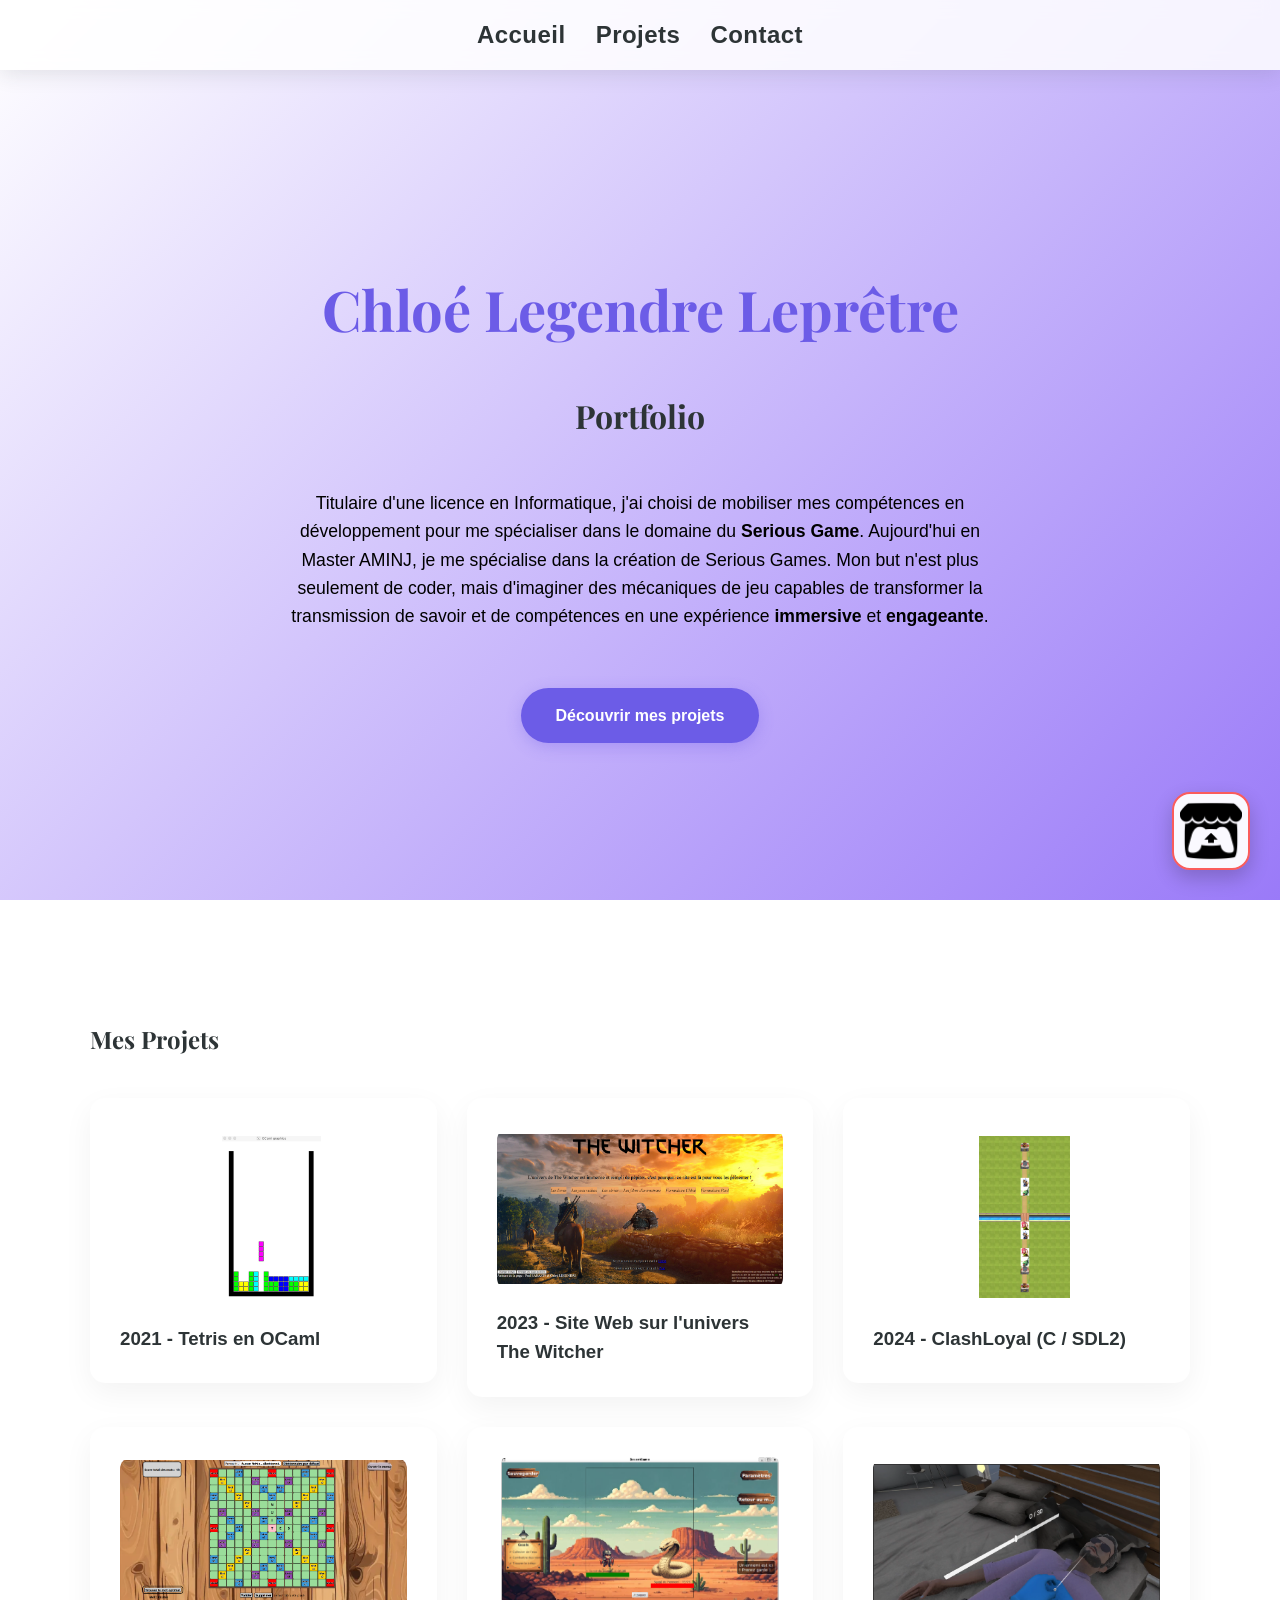
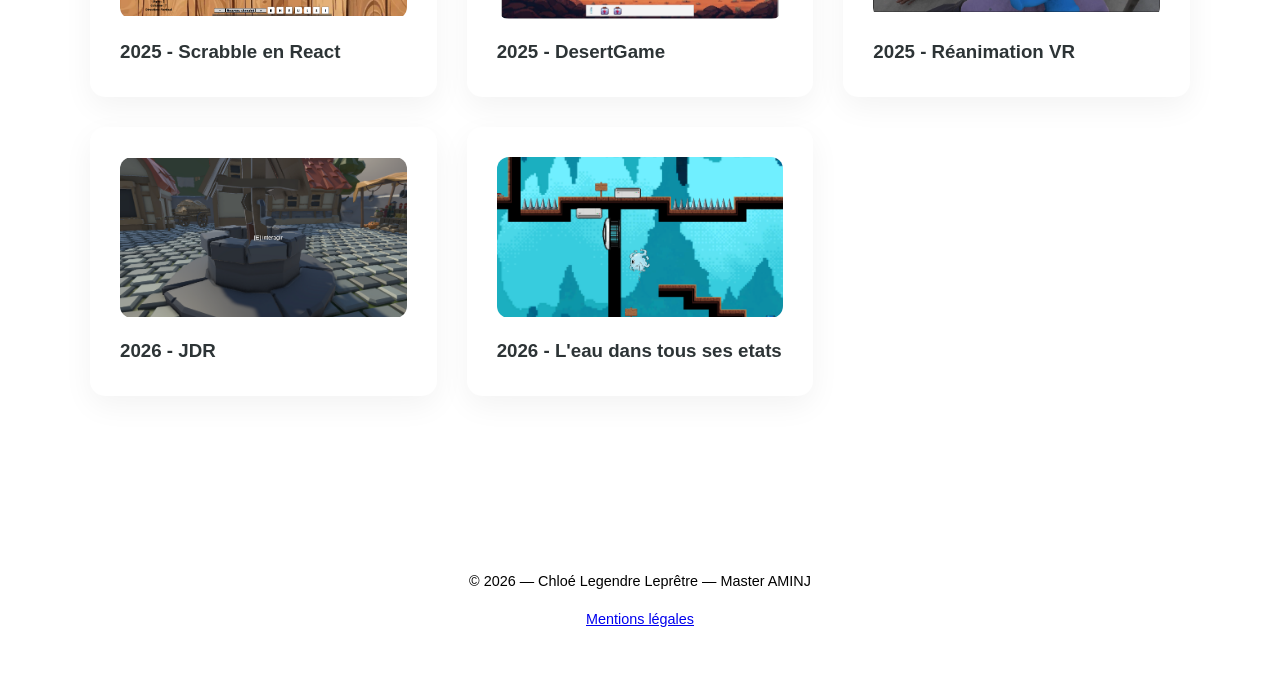
==== index.html @ fb617f50 "ajout dynamique icth" ====
<!DOCTYPE html>
<html lang="fr">
<head>
    <meta charset="UTF-8">
    <meta name="viewport" content="width=device-width, initial-scale=1.0">
    <title>Accueil - Portfolio</title>
    <link rel="stylesheet" href="style.css">
    <link rel="preconnect" href="https://fonts.googleapis.com">
    <link rel="preconnect" href="https://fonts.gstatic.com" crossorigin>
    <link href="https://fonts.googleapis.com/css2?family=Playfair+Display:ital,wght@0,400..900;1,400..900&display=swap" rel="stylesheet">
</head>
<body>

    <nav class="top-nav">
        <a href="#accueil">Accueil</a>
        <a href="#projets">Projets</a>
        <a href="contact.html">Contact</a>
    </nav>

    <header id="accueil">
        <h1>Chloé Legendre Leprêtre</h1>
        <h2 class="tagline">Portfolio</h2>
        <p class="bio">
            Titulaire d'une licence en Informatique, j'ai choisi de mobiliser mes compétences en développement pour me spécialiser dans le domaine du <strong>Serious Game</strong>.
            Aujourd'hui en Master AMINJ, je me spécialise dans la création de Serious Games. Mon but n'est plus seulement de coder, mais d'imaginer des mécaniques de jeu capables de transformer la transmission de savoir et de compétences en une expérience <strong>immersive</strong> et <strong>engageante</strong>.
        </p>

        <a href="#projets" class="cta-button">Découvrir mes projets</a>
    </header>

    <section id="projets">
        <h2>Mes Projets</h2>
        <div class="grid">
            <!-- <a class="project-link" href="projets/annuaire-python-tkinter.html">
                <article class="card">
                    <img class="project-thumb" src="images/annuaire.svg" alt="Visuel du projet Annuaire numerique" loading="lazy">
                    <h3>2020 - Annuaire numérique en Python avec Tkinter</h3>
                </article>
            </a> -->

            <a class="project-link" href="projets/tetris-ocaml.html">
                <article class="card">
                    <img class="project-thumb is-portrait" src="images/tetris.png" alt="Visuel du projet Tetris en OCaml" loading="lazy">
                    <h3>2021 - Tetris en OCaml</h3>
                </article>
            </a>

            <a class="project-link" href="projets/site-web-the-witcher.html">
                <article class="card">
                    <img class="project-thumb" src="images/witcher.png" alt="Visuel du projet Site Web The Witcher" loading="lazy">
                    <h3>2023 - Site Web sur l'univers The Witcher</h3>
                </article>
            </a>

            <a class="project-link" href="projets/clashloyal-c-sdl2.html">
                <article class="card">
                    <img class="project-thumb is-portrait" src="images/clash.png" alt="Visuel du projet ClashLoyal" loading="lazy">
                    <h3>2024 - ClashLoyal (C / SDL2)</h3>
                </article>
            </a>

            <a class="project-link" href="projets/scrabble-react.html">
                <article class="card">
                    <img class="project-thumb" src="images/scrabble.png" alt="Visuel du projet Scrabble React" loading="lazy">
                    <h3>2025 - Scrabble en React</h3>
                </article>
            </a>

            <a class="project-link" href="projets/desertgame.html">
                <article class="card">
                    <img class="project-thumb" src="images/desert1.png" alt="Visuel du projet DesertGame" loading="lazy">
                    <h3>2025 - DesertGame</h3>
                </article>
            </a>

            <a class="project-link" href="projets/reanimation-vr.html">
                <article class="card">
                    <img class="project-thumb" src="images/rea.png" alt="Visuel du projet Reanimation VR" loading="lazy">
                    <h3>2025 - Réanimation VR</h3>
                </article>
            </a>

            <a class="project-link" href="projets/jdr.html">
                <article class="card">
                    <img class="project-thumb" src="images/jdr.png" alt="Visuel du projet JDR" loading="lazy">
                    <h3>2026 - JDR</h3>
                </article>
            </a>

            <a class="project-link" href="projets/eau-dans-tous-ses-etats.html">
                <article class="card">
                    <img class="project-thumb" src="images/eau.png" alt="Visuel du projet L'eau dans tous ses etats" loading="lazy">
                    <h3>2026 - L'eau dans tous ses etats</h3>
                </article>
            </a>

        </div>
    </section>

    <footer id="contact">
        <p>&copy; 2026 — Chloé Legendre Leprêtre — Master AMINJ</p>
        <a href="mentions-legales.html" class="footer-link">Mentions légales</a>
    </footer>
    <a href="https://hopelyze.itch.io/" class="itch-float" target="_blank" title="Jouer à mes jeux sur Itch.io">
        <img src="images/itch.png" alt="Jouer à mes jeux sur Itch.io" loading="lazy">
    </a>
    <script>
        (function () {
            var itchFloat = document.querySelector('.itch-float');
            if (!itchFloat) {
                return;
            }

            var isDodging = false;
            var dodgeStep = 0;
            var dodgeSequence = ['left', 'right'];

            itchFloat.addEventListener('click', function (event) {
                if (isDodging) {
                    event.preventDefault();
                    return;
                }

                if (dodgeStep >= dodgeSequence.length) {
                    return;
                }

                event.preventDefault();
                var dodgeDirection = dodgeSequence[dodgeStep];
                dodgeStep += 1;

                isDodging = true;
                itchFloat.classList.add('is-dodging');

                var rect = itchFloat.getBoundingClientRect();
                var margin = 16;
                var minLeft = margin;
                var maxLeft = window.innerWidth - rect.width - margin;
                var moveDistance = Math.min(180, Math.max(90, window.innerWidth * 0.2));
                var currentLeft = rect.left;
                var targetLeft = dodgeDirection === 'left'
                    ? currentLeft - moveDistance
                    : currentLeft + moveDistance;

                if (targetLeft > maxLeft || targetLeft < minLeft) {
                    targetLeft = dodgeDirection === 'left'
                        ? currentLeft + moveDistance
                        : currentLeft - moveDistance;
                }

                targetLeft = Math.max(minLeft, Math.min(maxLeft, targetLeft));
                itchFloat.style.left = targetLeft + 'px';
                itchFloat.style.right = 'auto';

                window.setTimeout(function () {
                    itchFloat.classList.remove('is-dodging');
                    isDodging = false;

                    if (dodgeStep >= dodgeSequence.length) {
                        itchFloat.classList.add('is-unlocked');
                        itchFloat.title = 'Lien débloqué : ouvrir mon profil Itch.io';
                    }
                }, 360);
            });
        })();
    </script>
</body>
</html>
---- style.css ----
/* Variables de design */
:root {
    --primary: #2d3436;
    --accent: #6c5ce7; 
    --bg: #f9f9f9;
    --white: #ffffff;
    --text-light: #636e72;
}

/* Base */
body {
    font-family: 'Segoe UI', Tahoma, Geneva, Verdana, sans-serif;
    line-height: 1.6;
    color: var(--primary);
    background: linear-gradient(135deg, var(--white) 0%, #9a7af8 100%);
    background-attachment: fixed;
    background-repeat: no-repeat;
    margin: 0;
    padding: 70px 0 0;
}

.top-nav {
    position: fixed;
    top: 0;
    left: 0;
    width: 100%;
    height: 70px;
    display: flex;
    justify-content: center;
    align-items: center;
    gap: 30px;
    background: rgba(255, 255, 255, 0.85);
    backdrop-filter: blur(8px);
    box-shadow: 0 4px 20px rgba(45, 52, 54, 0.12);
    z-index: 1000;
    font-size: 1.5rem;
}

.top-nav a {
    color: var(--primary);
    text-decoration: none;
    font-weight: 700;
    letter-spacing: 0.02em;
    transition: color 0.2s ease;
}

.top-nav a:hover {
    color: var(--accent);
}

/* Header & Hero Section */
header {
    min-height: calc(100vh - 70px);
    display: flex;
    flex-direction: column;
    justify-content: center;
    align-items: center;
    text-align: center;
    padding: 0 20px;
    background: transparent;
}

h1 {
    font-size: 3.5rem;
    margin-bottom: 10px;
    color: var(--accent);
    font-family: 'Playfair Display', serif;
}

h2 {
    font-family: 'Playfair Display', serif;
}
.tagline {
    font-size: 2rem;
    font-weight: bold;
    max-width: 800px;
    margin-bottom: 30px;
}

.bio {
    max-width: 700px;
    font-size: 1.1rem;
    color: black;
}

/* Boutons */
.cta-button {
    margin-top: 40px;
    padding: 15px 35px;
    background-color: var(--accent);
    color: white;
    text-decoration: none;
    border-radius: 50px;
    font-weight: bold;
    transition: all 0.3s ease;
    box-shadow: 0 4px 15px rgba(108, 92, 231, 0.3);
}

.cta-button:hover {
    transform: translateY(-3px);
    box-shadow: 0 6px 20px rgba(108, 92, 231, 0.4);
}

/* Sections Projets */
section {
    padding: 100px 20px;
    max-width: 1100px;
    margin: 0 auto;
}

.grid {
    display: grid;
    grid-template-columns: repeat(auto-fit, minmax(320px, 1fr));
    gap: 30px;
    margin-top: 40px;
}

.project-link {
    text-decoration: none;
    color: inherit;
    display: block;
}

.card {
    background: var(--white);
    padding: 30px;
    border-radius: 15px;
    box-shadow: 0 10px 30px rgba(0,0,0,0.05);
    transition: transform 0.3s ease;
}

.card:hover {
    transform: translateY(-5px);
}

.project-link .card h3 {
    margin: 0;
}

.project-thumb {
    width: 100%;
    aspect-ratio: 16 / 9;
    height: auto;
    object-fit: contain;
    background: #ffffff;
    border-radius: 12px;
    display: block;
    margin-bottom: 18px;
}

.project-thumb.is-portrait {
    padding: 8px;
}

.project-page {
    max-width: 900px;
    margin: 40px auto 80px;
    padding: 0 20px;
}

.project-detail {
    background: rgba(255, 255, 255, 0.95);
    border-radius: 16px;
    padding: 36px;
    box-shadow: 0 10px 30px rgba(0, 0, 0, 0.08);
}

.project-meta {
    color: var(--text-light);
    font-weight: 600;
    margin-bottom: 20px;
}

.project-hero {
    width: 100%;
    aspect-ratio: 16 / 9;
    height: auto;
    object-fit: contain;
    background: #ffffff;
    border-radius: 14px;
    display: block;
    margin: 12px 0 20px;
}

.project-hero.is-portrait {
    padding: 12px;
}

.project-detail h2 {
    margin-top: 28px;
    margin-bottom: 10px;
    color: var(--accent);
}

.project-detail ul {
    margin: 0;
    padding-left: 20px;
}

.back-link {
    display: inline-block;
    margin-bottom: 22px;
    text-decoration: none;
    font-weight: 700;
    color: var(--accent);
}

.back-link:hover {
    text-decoration: underline;
}

.contact-page {
    max-width: 900px;
    margin: 40px auto 80px;
    padding: 0 20px;
}

.contact-card {
    background: rgba(255, 255, 255, 0.95);
    border-radius: 16px;
    padding: 36px;
    box-shadow: 0 10px 30px rgba(0, 0, 0, 0.08);
}

.contact-card h1 {
    margin-top: 0;
}

.linkedin-button {
    display: inline-block;
    margin: 10px 0 24px;
    padding: 12px 22px;
    background: #0a66c2;
    color: #ffffff;
    text-decoration: none;
    border-radius: 10px;
    font-weight: 700;
    transition: transform 0.2s ease;
}

.linkedin-button:hover {
    transform: translateY(-2px);
}

.contact-form {
    display: grid;
    gap: 10px;
}

.contact-form label {
    font-weight: 700;
    margin-top: 4px;
}

.contact-form input,
.contact-form textarea {
    width: 100%;
    box-sizing: border-box;
    border: 1px solid #dfe6e9;
    border-radius: 10px;
    padding: 12px;
    font: inherit;
}

.hidden-field {
    display: none;
}

.contact-form .cta-button {
    margin-top: 14px;
    border: none;
    cursor: pointer;
}

.form-status {
    margin: 2px 0 0;
    min-height: 24px;
    font-weight: 700;
    color: var(--text-light);
}

.form-status.is-success {
    color: #218c5a;
}

.form-status.is-error {
    color: #b33939;
}

footer {
    text-align: center;
    padding: 60px;
    color: #000000;
    font-size: 0.9rem;
}

@media (max-width: 640px) {
    .top-nav {
        gap: 18px;
        height: 64px;
    }

    body {
        padding-top: 64px;
    }

    .top-nav a {
        font-size: 0.95rem;
    }

    .project-detail {
        padding: 24px;
    }

    .contact-card {
        padding: 24px;
    }
}

.itch-float {
    position: fixed;
    width: 74px;
    height: 74px;
    bottom: 30px;
    right: 30px;
    background: rgba(255, 255, 255, 0.95);
    border-radius: 18px;
    border: 2px solid #fa5c5c;
    display: flex;
    align-items: center;
    justify-content: center;
    box-shadow: 0px 8px 20px rgba(0,0,0,0.2);
    z-index: 1000;
    transition: all 0.3s ease;
    animation: itch-glow 2.8s ease-in-out infinite;
    cursor: pointer;
}

.itch-float img {
    width: 84%;
    height: auto;
    display: block;
}

.itch-float:hover {
    transform: translateY(-3px) scale(1.06);
    border-color: #ff4444;
    box-shadow: 0px 6px 20px rgba(250, 92, 92, 0.5);
}

.itch-float.is-dodging {
    transform: scale(1.08) rotate(3deg);
}

.itch-float.is-unlocked {
    border-color: #2ecc71;
    box-shadow: 0px 10px 24px rgba(46, 204, 113, 0.35);
}

@keyframes itch-glow {
    0% { box-shadow: 0px 8px 20px rgba(0,0,0,0.2); }
    50% { box-shadow: 0px 10px 24px rgba(250, 92, 92, 0.38); }
    100% { box-shadow: 0px 8px 20px rgba(0,0,0,0.2); }
}

@media screen and (max-width: 768px) {
    .itch-float {
        width: 62px;
        height: 62px;
        bottom: 20px;
        right: 20px;
    }
}
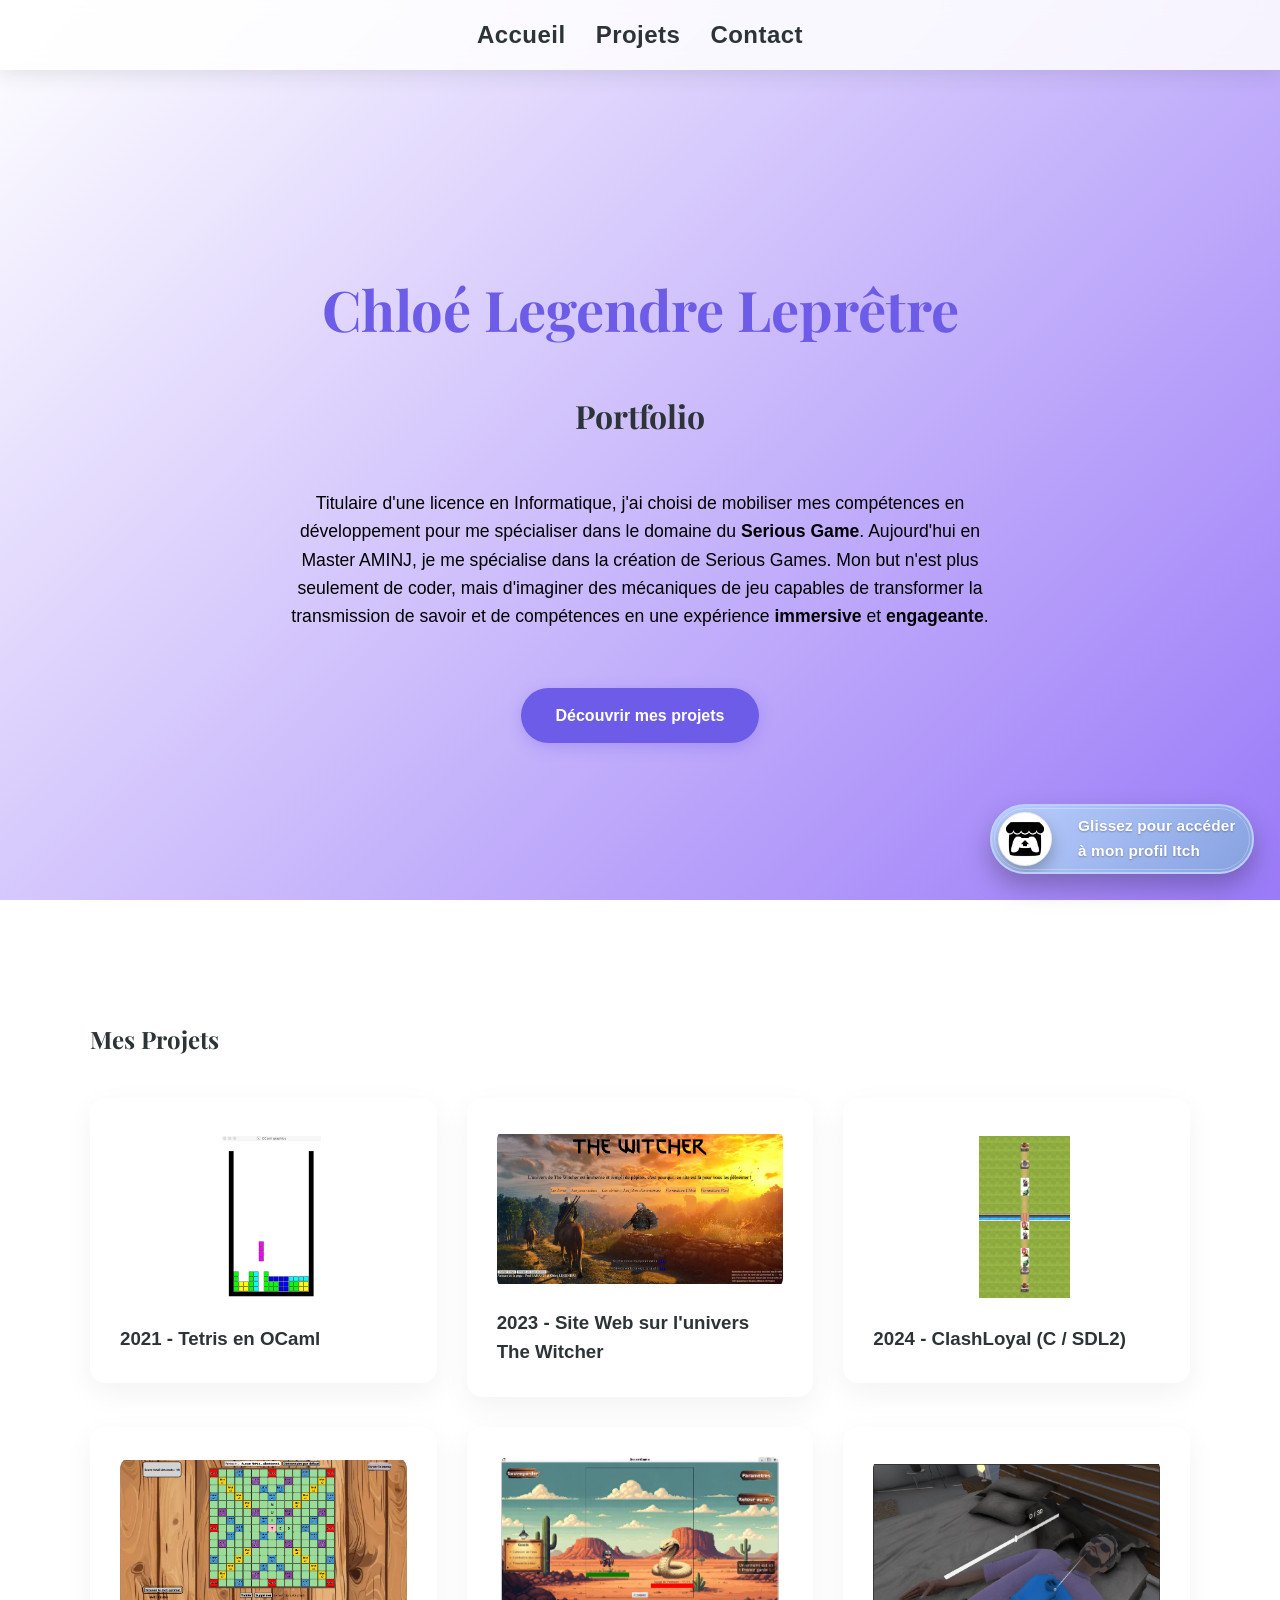
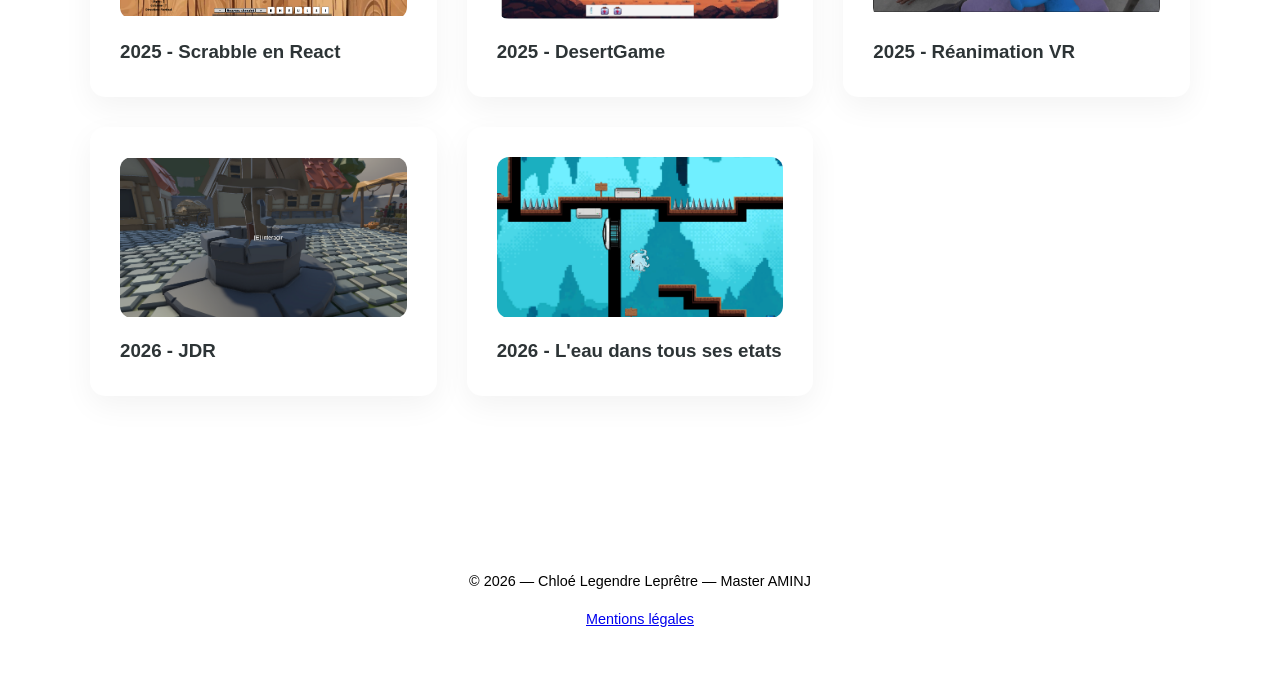
==== commit 542ad368: "updat itch" ====
--- a/index.html
+++ b/index.html
@@ -101,67 +101,116 @@
         <p>&copy; 2026 — Chloé Legendre Leprêtre — Master AMINJ</p>
         <a href="mentions-legales.html" class="footer-link">Mentions légales</a>
     </footer>
-    <a href="https://hopelyze.itch.io/" class="itch-float" target="_blank" title="Jouer à mes jeux sur Itch.io">
-        <img src="images/itch.png" alt="Jouer à mes jeux sur Itch.io" loading="lazy">
+    <a href="https://hopelyze.itch.io/" class="itch-slide" target="_blank" title="Glisser pour ouvrir mon Itch.io" aria-label="Glisser pour ouvrir mon profil Itch.io">
+        <span class="itch-track-text" aria-hidden="true">Glissez pour accéder à mon profil Itch</span>
+        <span class="itch-thumb" aria-hidden="true">
+            <img src="images/itch.png" alt="" loading="lazy">
+        </span>
     </a>
     <script>
         (function () {
-            var itchFloat = document.querySelector('.itch-float');
-            if (!itchFloat) {
+            var slide = document.querySelector('.itch-slide');
+            var thumb = document.querySelector('.itch-thumb');
+            if (!slide || !thumb) {
                 return;
             }
 
-            var isDodging = false;
-            var dodgeStep = 0;
-            var dodgeSequence = ['left', 'right'];
-
-            itchFloat.addEventListener('click', function (event) {
-                if (isDodging) {
-                    event.preventDefault();
-                    return;
-                }
-
-                if (dodgeStep >= dodgeSequence.length) {
-                    return;
-                }
-
+            var dragging = false;
+            var unlocked = false;
+            var dragOffsetX = 0;
+            var currentX = 0;
+            var maxX = 0;
+
+            function updateBounds() {
+                maxX = Math.max(0, slide.clientWidth - thumb.clientWidth - 12);
+                if (unlocked) {
+                    currentX = maxX;
+                } else {
+                    currentX = Math.min(currentX, maxX);
+                }
+                updateThumb(currentX);
+            }
+
+            function updateThumb(nextX) {
+                currentX = Math.max(0, Math.min(maxX, nextX));
+                var progress = maxX > 0 ? currentX / maxX : 0;
+                thumb.style.transform = 'translateX(' + currentX + 'px)';
+                slide.style.setProperty('--slide-progress', progress.toFixed(3));
+                slide.classList.toggle('is-active', progress > 0.08 && !unlocked);
+            }
+
+            function completeSlide() {
+                unlocked = true;
+                slide.classList.add('is-ready');
+                updateThumb(maxX);
+
+                window.setTimeout(function () {
+                    window.open(slide.href, '_blank', 'noopener');
+                }, 120);
+            }
+
+            function resetSlide() {
+                slide.classList.remove('is-active');
+                updateThumb(0);
+            }
+
+            thumb.addEventListener('pointerdown', function (event) {
+                if (unlocked) {
+                    return;
+                }
+
+                dragging = true;
+                dragOffsetX = event.clientX - currentX;
+                slide.classList.add('is-dragging');
+                thumb.setPointerCapture(event.pointerId);
                 event.preventDefault();
-                var dodgeDirection = dodgeSequence[dodgeStep];
-                dodgeStep += 1;
-
-                isDodging = true;
-                itchFloat.classList.add('is-dodging');
-
-                var rect = itchFloat.getBoundingClientRect();
-                var margin = 16;
-                var minLeft = margin;
-                var maxLeft = window.innerWidth - rect.width - margin;
-                var moveDistance = Math.min(180, Math.max(90, window.innerWidth * 0.2));
-                var currentLeft = rect.left;
-                var targetLeft = dodgeDirection === 'left'
-                    ? currentLeft - moveDistance
-                    : currentLeft + moveDistance;
-
-                if (targetLeft > maxLeft || targetLeft < minLeft) {
-                    targetLeft = dodgeDirection === 'left'
-                        ? currentLeft + moveDistance
-                        : currentLeft - moveDistance;
-                }
-
-                targetLeft = Math.max(minLeft, Math.min(maxLeft, targetLeft));
-                itchFloat.style.left = targetLeft + 'px';
-                itchFloat.style.right = 'auto';
-
-                window.setTimeout(function () {
-                    itchFloat.classList.remove('is-dodging');
-                    isDodging = false;
-
-                    if (dodgeStep >= dodgeSequence.length) {
-                        itchFloat.classList.add('is-unlocked');
-                        itchFloat.title = 'Lien débloqué : ouvrir mon profil Itch.io';
-                    }
-                }, 360);
-            });
+            });
+
+            thumb.addEventListener('pointermove', function (event) {
+                if (!dragging || unlocked) {
+                    return;
+                }
+                updateThumb(event.clientX - dragOffsetX);
+            });
+
+            function stopDragging() {
+                if (!dragging) {
+                    return;
+                }
+
+                dragging = false;
+                slide.classList.remove('is-dragging');
+
+                if (currentX >= maxX * 0.72) {
+                    completeSlide();
+                } else {
+                    resetSlide();
+                }
+            }
+
+            thumb.addEventListener('pointerup', stopDragging);
+            thumb.addEventListener('pointercancel', stopDragging);
+            thumb.addEventListener('lostpointercapture', stopDragging);
+
+            slide.addEventListener('click', function (event) {
+                if (unlocked) {
+                    return;
+                }
+
+                event.preventDefault();
+                slide.classList.remove('is-hint');
+                void slide.offsetWidth;
+                slide.classList.add('is-hint');
+            });
+
+            slide.addEventListener('animationend', function (event) {
+                if (event.animationName === 'slide-hint') {
+                    slide.classList.remove('is-hint');
+                }
+            });
+
+            window.addEventListener('resize', updateBounds);
+            updateBounds();
         })();
     </script>
 </body>
--- a/style.css
+++ b/style.css
@@ -317,57 +317,131 @@
     }
 }
 
-.itch-float {
+.itch-slide {
+    --slide-progress: 0;
     position: fixed;
-    width: 74px;
-    height: 74px;
-    bottom: 30px;
-    right: 30px;
-    background: rgba(255, 255, 255, 0.95);
-    border-radius: 18px;
-    border: 2px solid #fa5c5c;
+    right: 26px;
+    bottom: 26px;
+    width: 260px;
+    height: 66px;
+    border-radius: 999px;
+    border: 2px solid #bbcfff;
+    background: linear-gradient(135deg, #bbcfff 0%, #86a1e0 100%);
+    box-shadow: 0 12px 26px rgba(0, 0, 0, 0.26);
+    z-index: 1000;
+    overflow: hidden;
+    text-decoration: none;
+    user-select: none;
+    touch-action: none;
+}
+
+.itch-slide::before {
+    content: '';
+    position: absolute;
+    inset: 0;
+    background: linear-gradient(90deg, rgba(255, 255, 255, 0.34), rgba(255, 255, 255, 0.05));
+    transform-origin: left center;
+    transform: scaleX(var(--slide-progress));
+    transition: transform 0.16s linear;
+}
+
+.itch-slide::after {
+    content: '';
+    position: absolute;
+    inset: 2px;
+    border-radius: 999px;
+    border: 1px solid rgba(255, 255, 255, 0.28);
+    pointer-events: none;
+}
+
+.itch-track-text {
+    position: absolute;
+    left: 86px;
+    right: 16px;
+    top: 50%;
+    transform: translateY(-50%);
+    color: #ffffff;
+    font-size: 0.96rem;
+    font-weight: 800;
+    letter-spacing: 0.01em;
+    text-shadow: 0 1px 2px rgba(0, 0, 0, 0.28);
+    transition: transform 0.2s ease, opacity 0.2s ease;
+}
+
+.itch-thumb {
+    position: absolute;
+    left: 6px;
+    top: 6px;
+    width: 52px;
+    height: 52px;
+    border-radius: 50%;
+    background: #ffffff;
+    border: 1px solid rgba(0, 0, 0, 0.08);
+    box-shadow: 0 8px 16px rgba(0, 0, 0, 0.25);
     display: flex;
     align-items: center;
     justify-content: center;
-    box-shadow: 0px 8px 20px rgba(0,0,0,0.2);
-    z-index: 1000;
-    transition: all 0.3s ease;
-    animation: itch-glow 2.8s ease-in-out infinite;
-    cursor: pointer;
-}
-
-.itch-float img {
-    width: 84%;
+    cursor: grab;
+    transform: translateX(0);
+    transition: transform 0.28s cubic-bezier(0.2, 0.8, 0.2, 1.15), box-shadow 0.18s ease;
+    will-change: transform;
+}
+
+.itch-thumb img {
+    width: 74%;
     height: auto;
     display: block;
 }
 
-.itch-float:hover {
-    transform: translateY(-3px) scale(1.06);
-    border-color: #ff4444;
-    box-shadow: 0px 6px 20px rgba(250, 92, 92, 0.5);
-}
-
-.itch-float.is-dodging {
-    transform: scale(1.08) rotate(3deg);
-}
-
-.itch-float.is-unlocked {
+.itch-slide.is-dragging .itch-thumb {
+    cursor: grabbing;
+    transition: none;
+    box-shadow: 0 11px 18px rgba(0, 0, 0, 0.3);
+}
+
+.itch-slide.is-active .itch-track-text {
+    transform: translateY(-50%) translateX(2px);
+}
+
+.itch-slide.is-ready {
     border-color: #2ecc71;
-    box-shadow: 0px 10px 24px rgba(46, 204, 113, 0.35);
-}
-
-@keyframes itch-glow {
-    0% { box-shadow: 0px 8px 20px rgba(0,0,0,0.2); }
-    50% { box-shadow: 0px 10px 24px rgba(250, 92, 92, 0.38); }
-    100% { box-shadow: 0px 8px 20px rgba(0,0,0,0.2); }
+    box-shadow: 0 14px 30px rgba(46, 204, 113, 0.38);
+}
+
+.itch-slide.is-ready .itch-track-text {
+    opacity: 0;
+}
+
+.itch-slide.is-ready .itch-thumb {
+    box-shadow: 0 10px 18px rgba(46, 204, 113, 0.44);
+}
+
+.itch-slide.is-hint .itch-track-text {
+    animation: slide-hint 0.34s ease;
+}
+
+@keyframes slide-hint {
+    0% { transform: translateY(-50%) translateX(0); }
+    25% { transform: translateY(-50%) translateX(-5px); }
+    55% { transform: translateY(-50%) translateX(5px); }
+    100% { transform: translateY(-50%) translateX(0); }
 }
 
 @media screen and (max-width: 768px) {
-    .itch-float {
-        width: 62px;
-        height: 62px;
-        bottom: 20px;
-        right: 20px;
+    .itch-slide {
+        width: 220px;
+        height: 60px;
+        right: 18px;
+        bottom: 18px;
+    }
+
+    .itch-thumb {
+        width: 46px;
+        height: 46px;
+    }
+
+    .itch-track-text {
+        left: 76px;
+        font-size: 0.88rem;
     }
 }
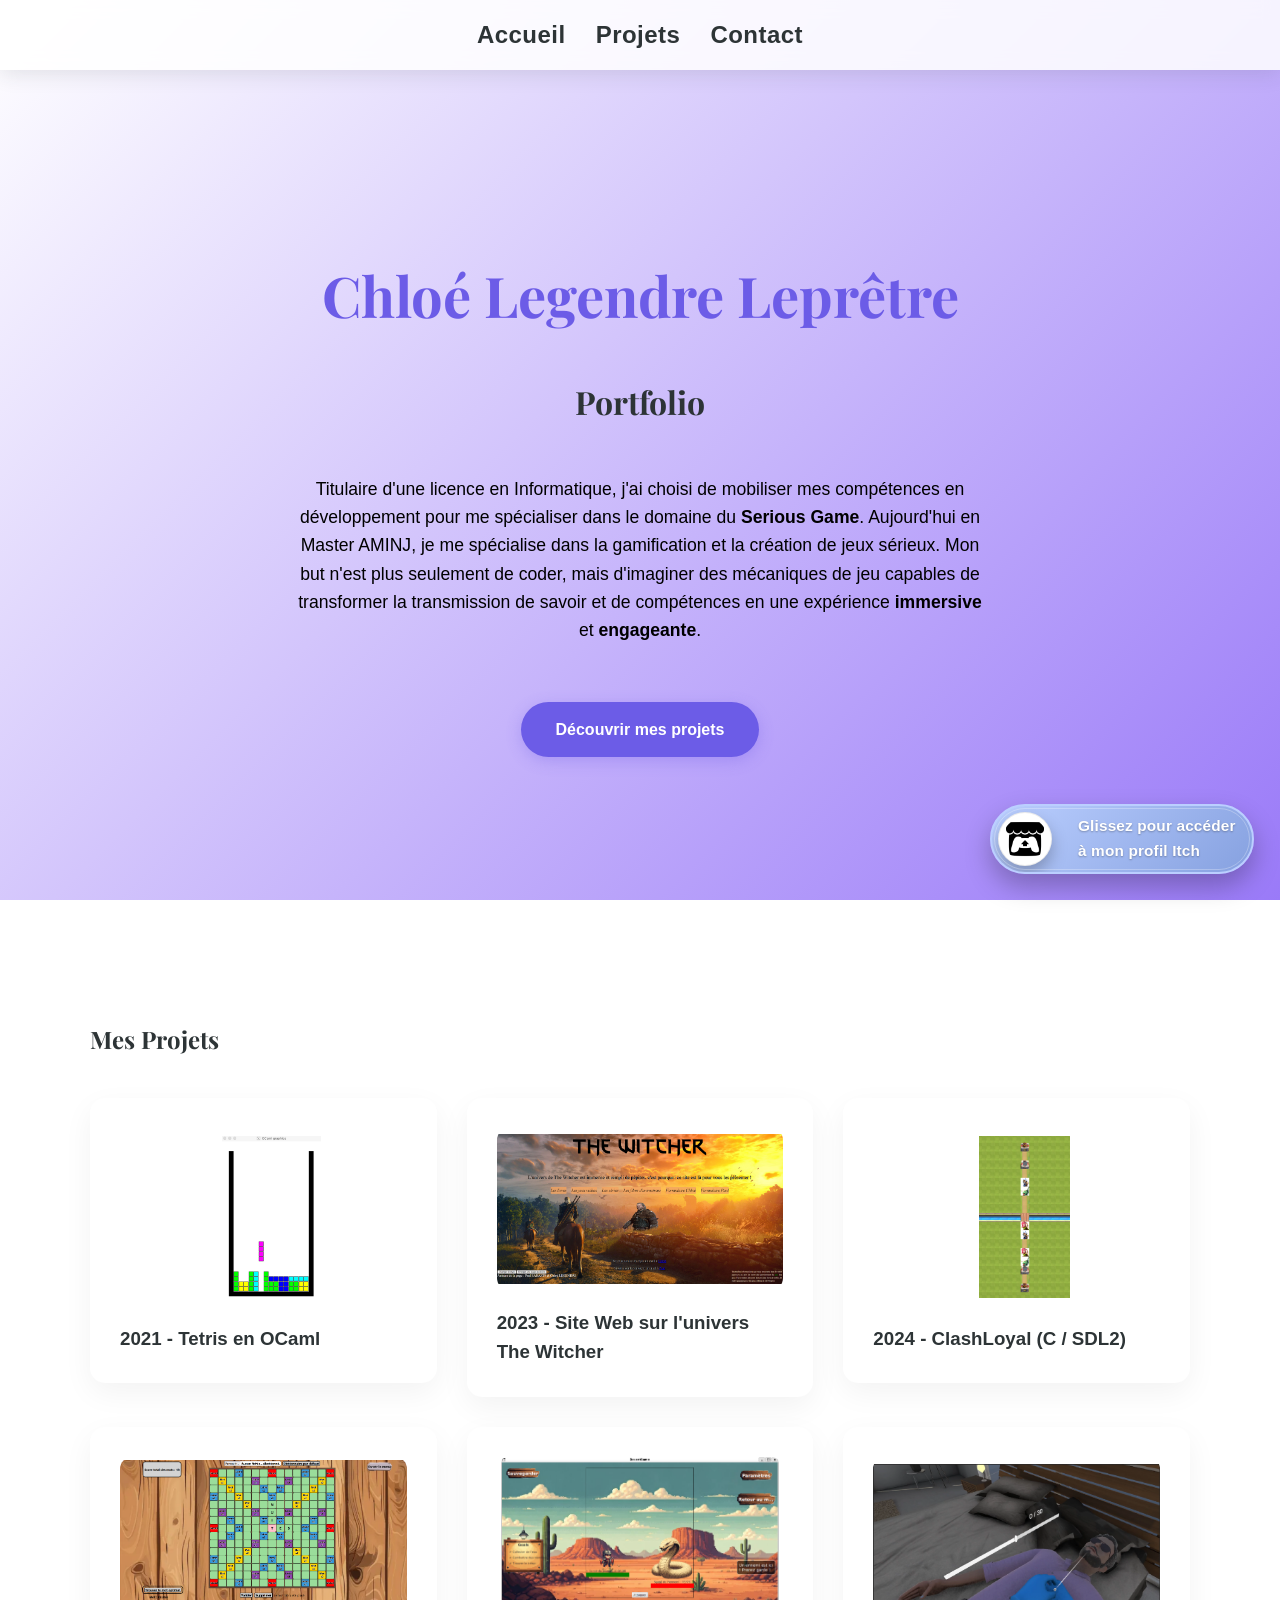
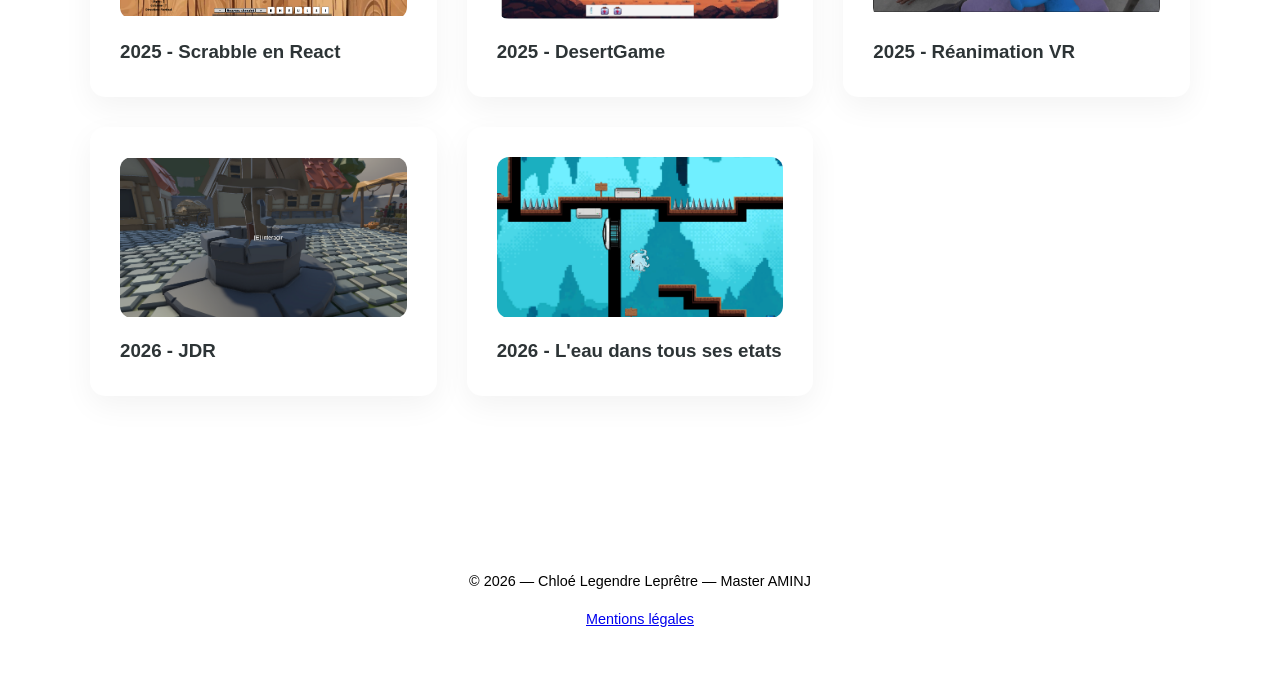
==== commit 32c86fe5: "Update index.html" ====
--- a/index.html
+++ b/index.html
@@ -22,7 +22,7 @@
         <h2 class="tagline">Portfolio</h2>
         <p class="bio">
             Titulaire d'une licence en Informatique, j'ai choisi de mobiliser mes compétences en développement pour me spécialiser dans le domaine du <strong>Serious Game</strong>.
-            Aujourd'hui en Master AMINJ, je me spécialise dans la création de Serious Games. Mon but n'est plus seulement de coder, mais d'imaginer des mécaniques de jeu capables de transformer la transmission de savoir et de compétences en une expérience <strong>immersive</strong> et <strong>engageante</strong>.
+            Aujourd'hui en Master AMINJ, je me spécialise dans la gamification et la création de jeux sérieux. Mon but n'est plus seulement de coder, mais d'imaginer des mécaniques de jeu capables de transformer la transmission de savoir et de compétences en une expérience <strong>immersive</strong> et <strong>engageante</strong>.
         </p>
 
         <a href="#projets" class="cta-button">Découvrir mes projets</a>
--- a/style.css
+++ b/style.css
@@ -172,14 +172,14 @@
 }
 
 .project-hero {
-    width: 100%;
+    width: 70%;
     aspect-ratio: 16 / 9;
     height: auto;
     object-fit: contain;
     background: #ffffff;
     border-radius: 14px;
     display: block;
-    margin: 12px 0 20px;
+    margin: 8px auto 16px;
 }
 
 .project-hero.is-portrait {
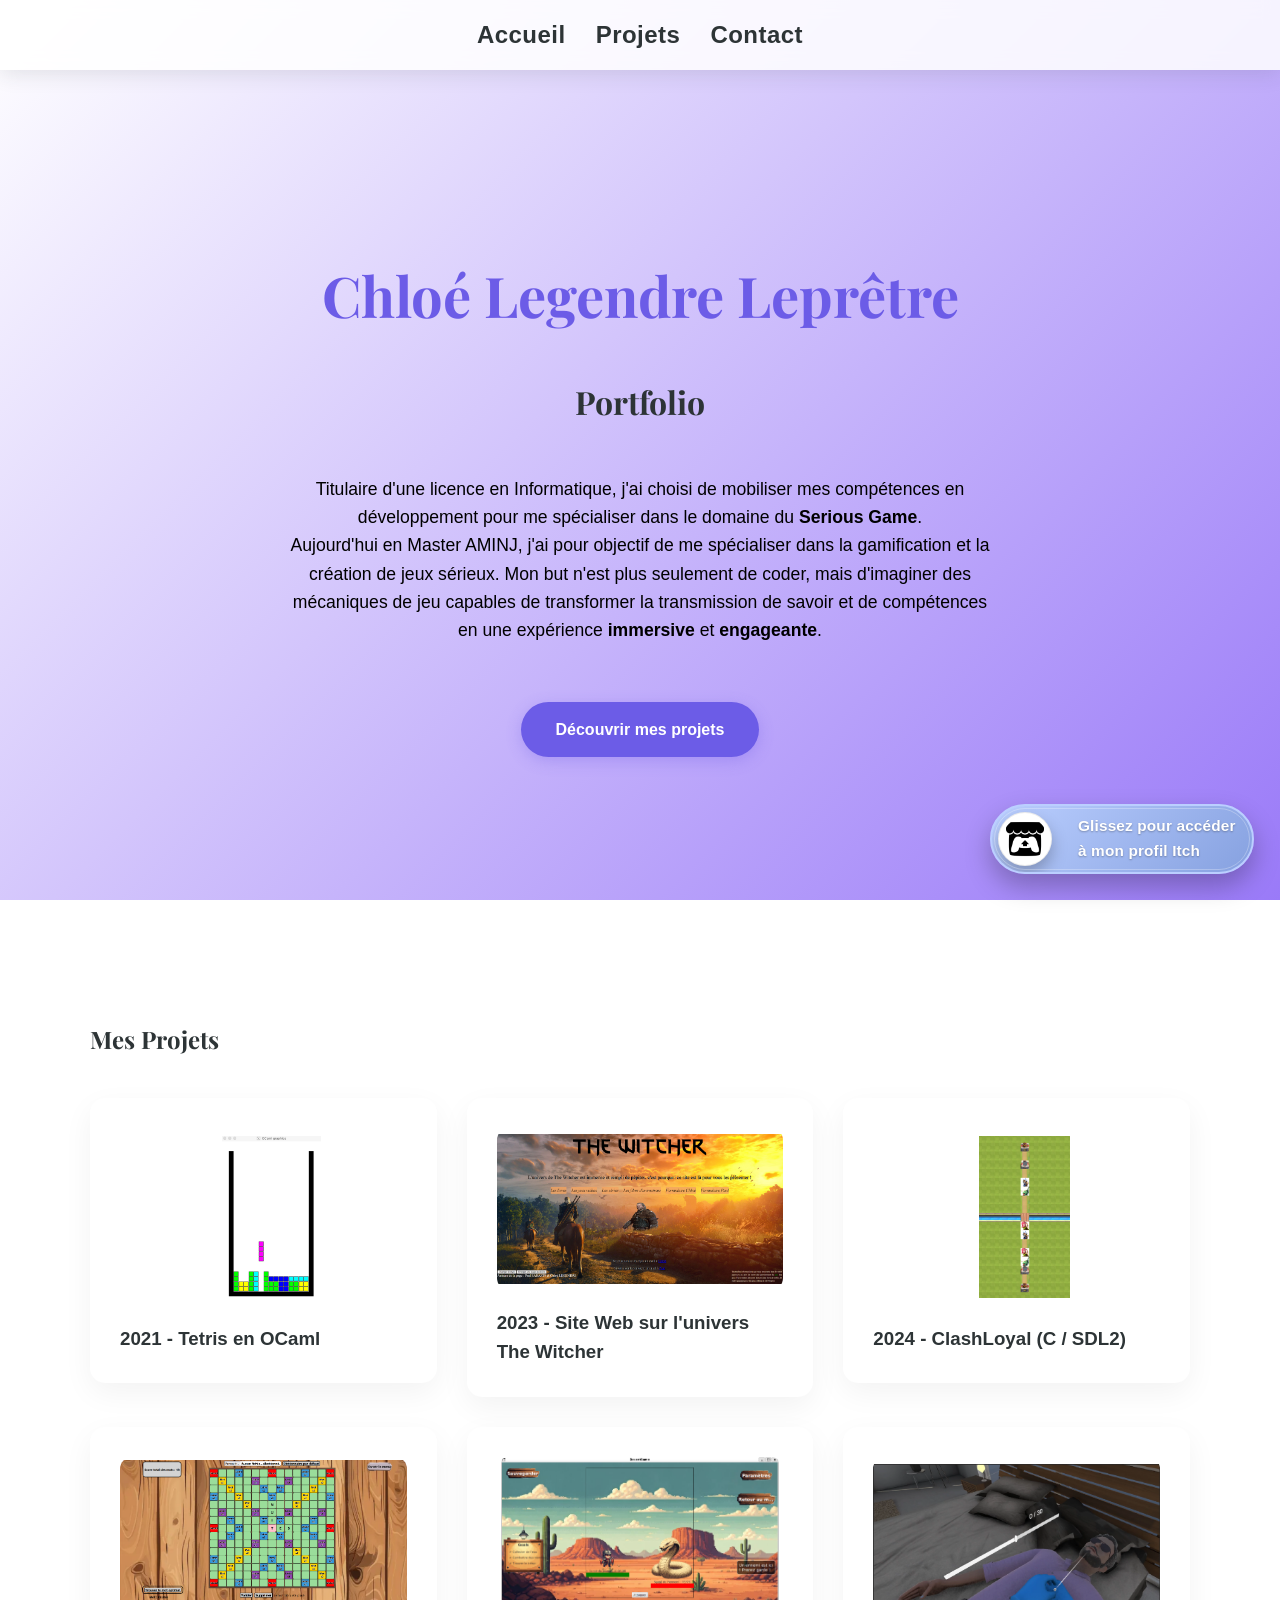
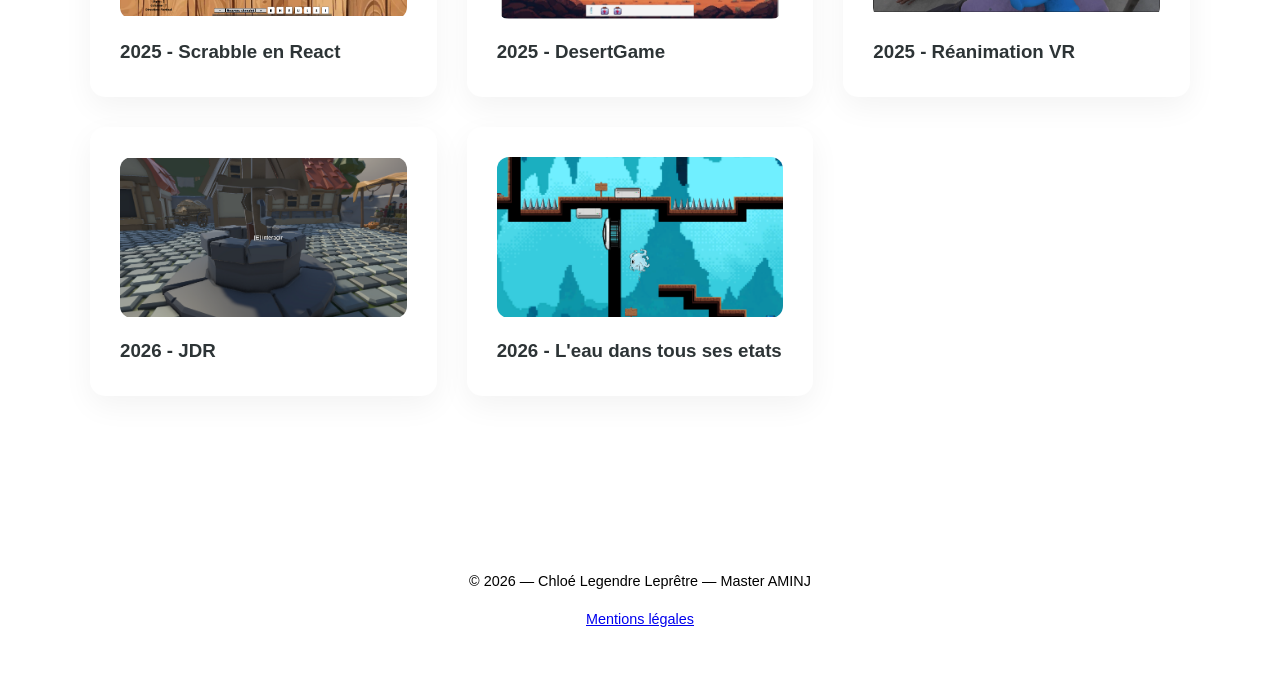
==== commit 09243d44: "Update index.html" ====
--- a/index.html
+++ b/index.html
@@ -21,8 +21,8 @@
         <h1>Chloé Legendre Leprêtre</h1>
         <h2 class="tagline">Portfolio</h2>
         <p class="bio">
-            Titulaire d'une licence en Informatique, j'ai choisi de mobiliser mes compétences en développement pour me spécialiser dans le domaine du <strong>Serious Game</strong>.
-            Aujourd'hui en Master AMINJ, je me spécialise dans la gamification et la création de jeux sérieux. Mon but n'est plus seulement de coder, mais d'imaginer des mécaniques de jeu capables de transformer la transmission de savoir et de compétences en une expérience <strong>immersive</strong> et <strong>engageante</strong>.
+            Titulaire d'une licence en Informatique, j'ai choisi de mobiliser mes compétences en développement pour me spécialiser dans le domaine du <strong>Serious Game</strong>. <br>
+            Aujourd'hui en Master AMINJ, j'ai pour objectif de me spécialiser dans la gamification et la création de jeux sérieux. Mon but n'est plus seulement de coder, mais d'imaginer des mécaniques de jeu capables de transformer la transmission de savoir et de compétences en une expérience <strong>immersive</strong> et <strong>engageante</strong>.
         </p>
 
         <a href="#projets" class="cta-button">Découvrir mes projets</a>
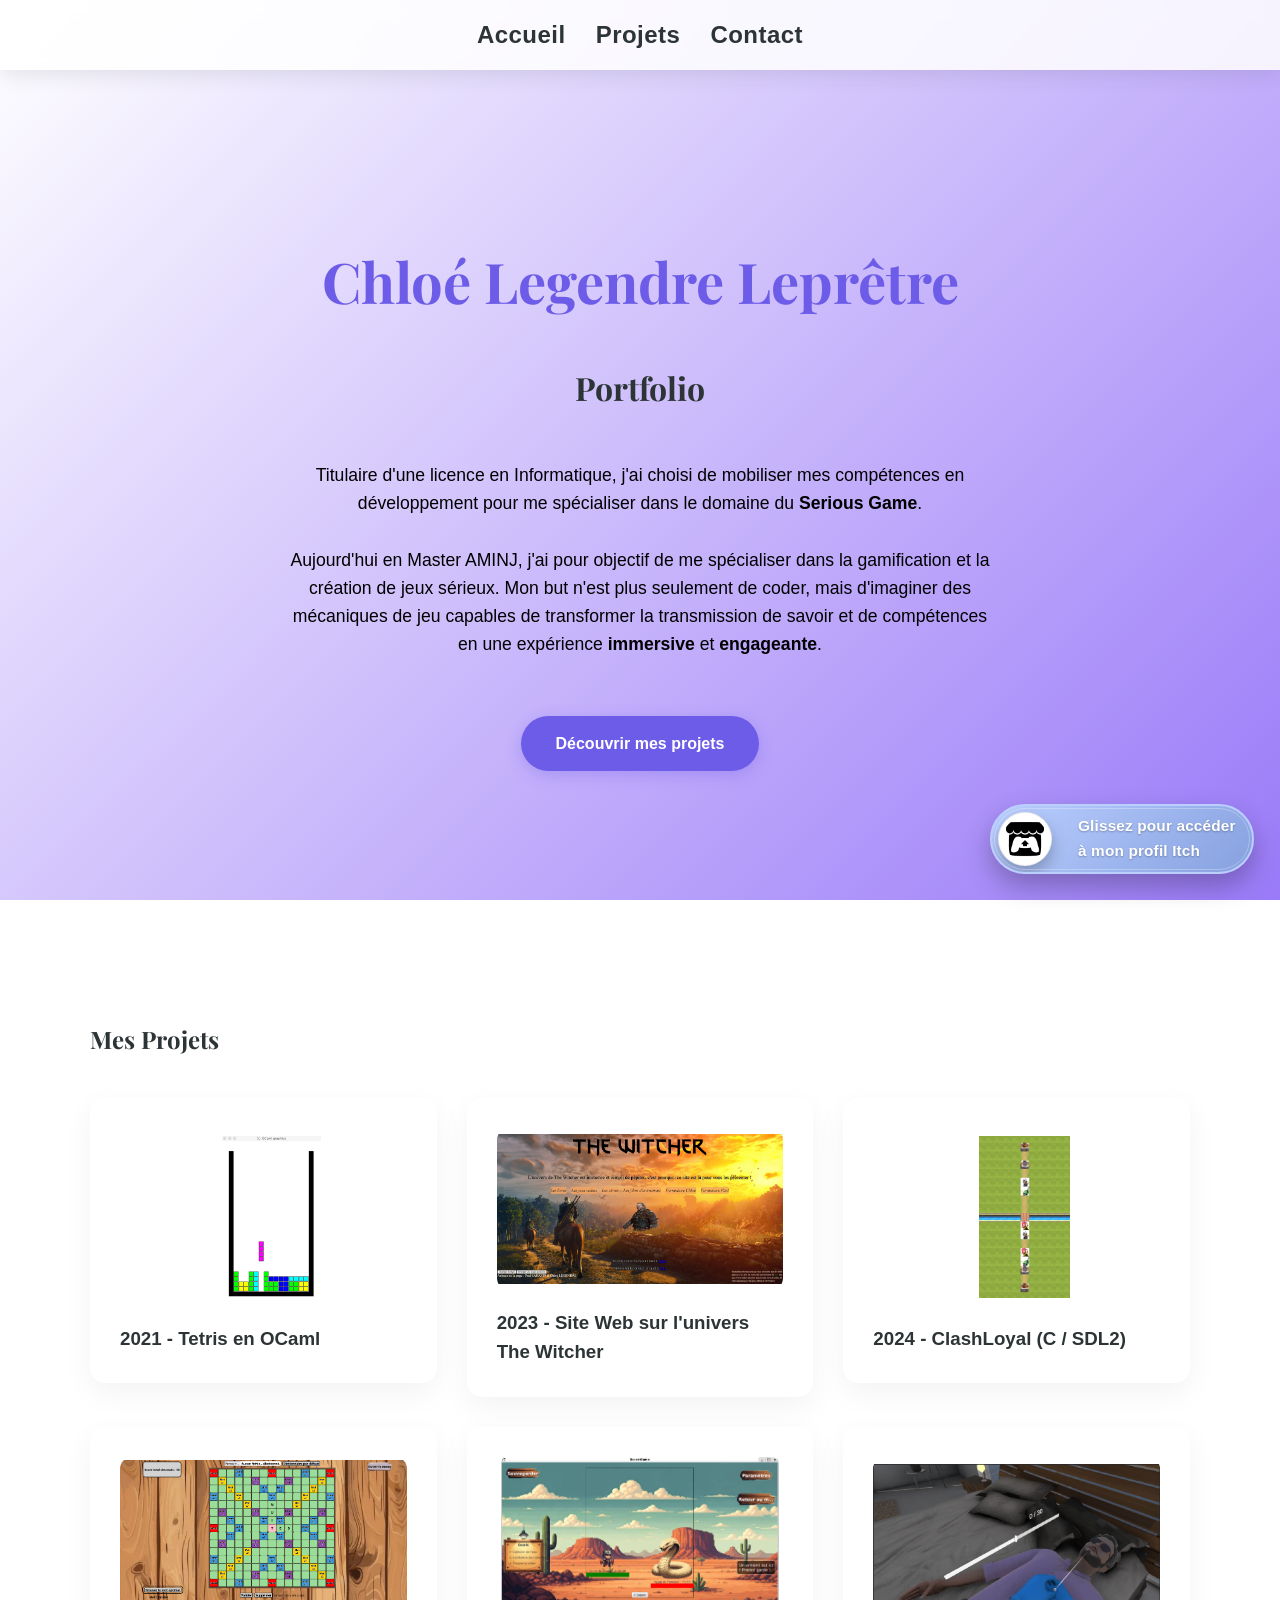
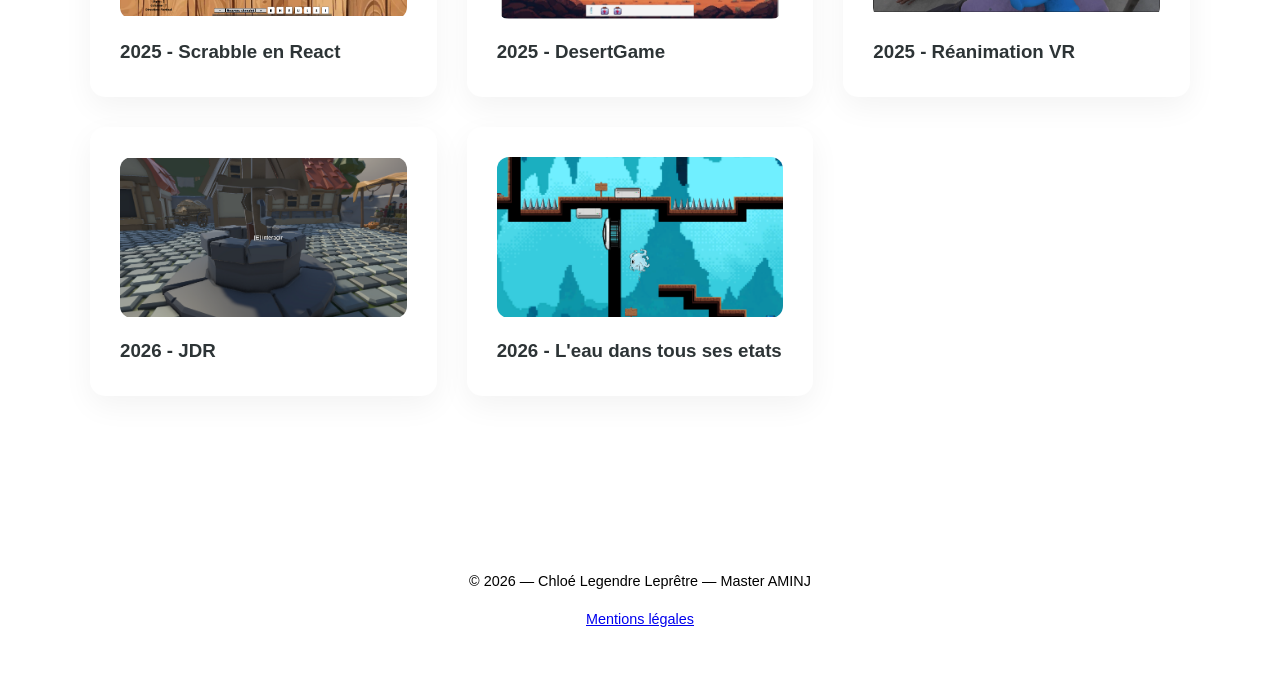
==== commit c37bec92: "Update index.html" ====
--- a/index.html
+++ b/index.html
@@ -22,6 +22,7 @@
         <h2 class="tagline">Portfolio</h2>
         <p class="bio">
             Titulaire d'une licence en Informatique, j'ai choisi de mobiliser mes compétences en développement pour me spécialiser dans le domaine du <strong>Serious Game</strong>. <br>
+            <br>
             Aujourd'hui en Master AMINJ, j'ai pour objectif de me spécialiser dans la gamification et la création de jeux sérieux. Mon but n'est plus seulement de coder, mais d'imaginer des mécaniques de jeu capables de transformer la transmission de savoir et de compétences en une expérience <strong>immersive</strong> et <strong>engageante</strong>.
         </p>
 
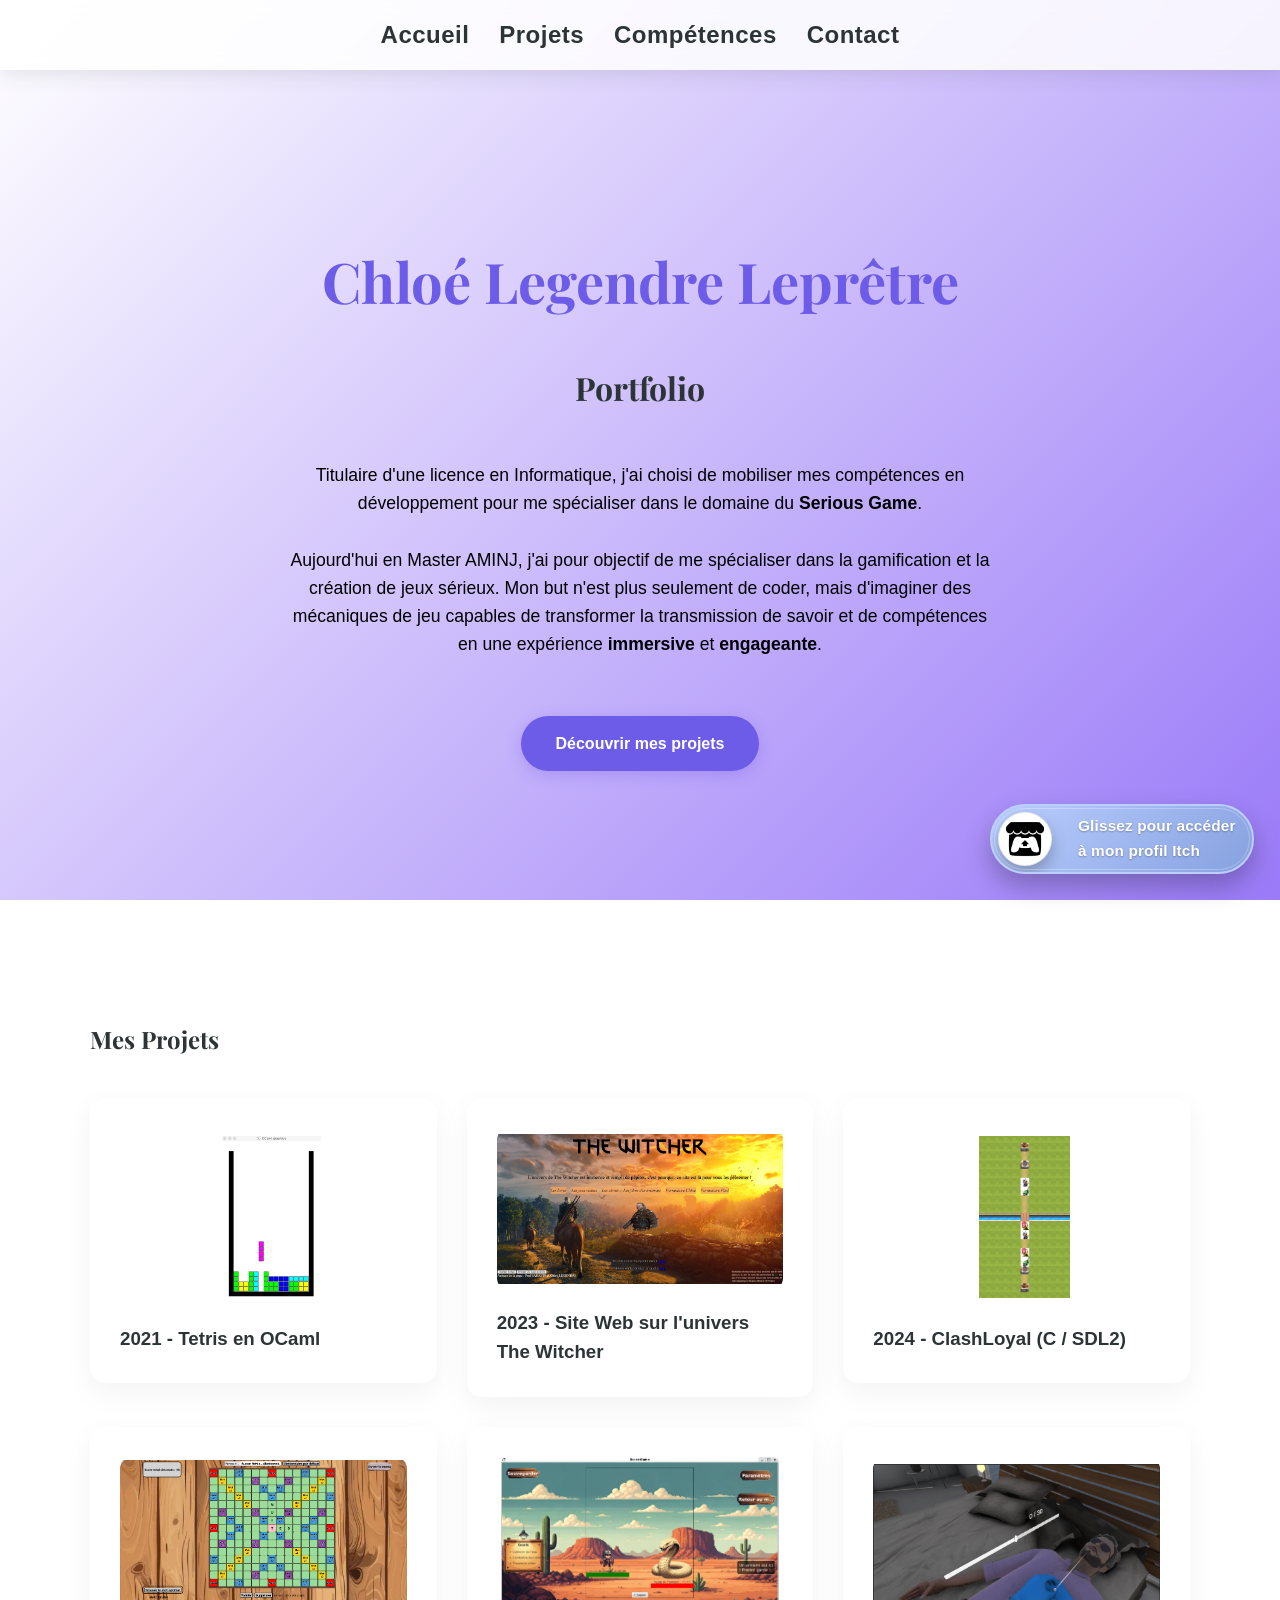
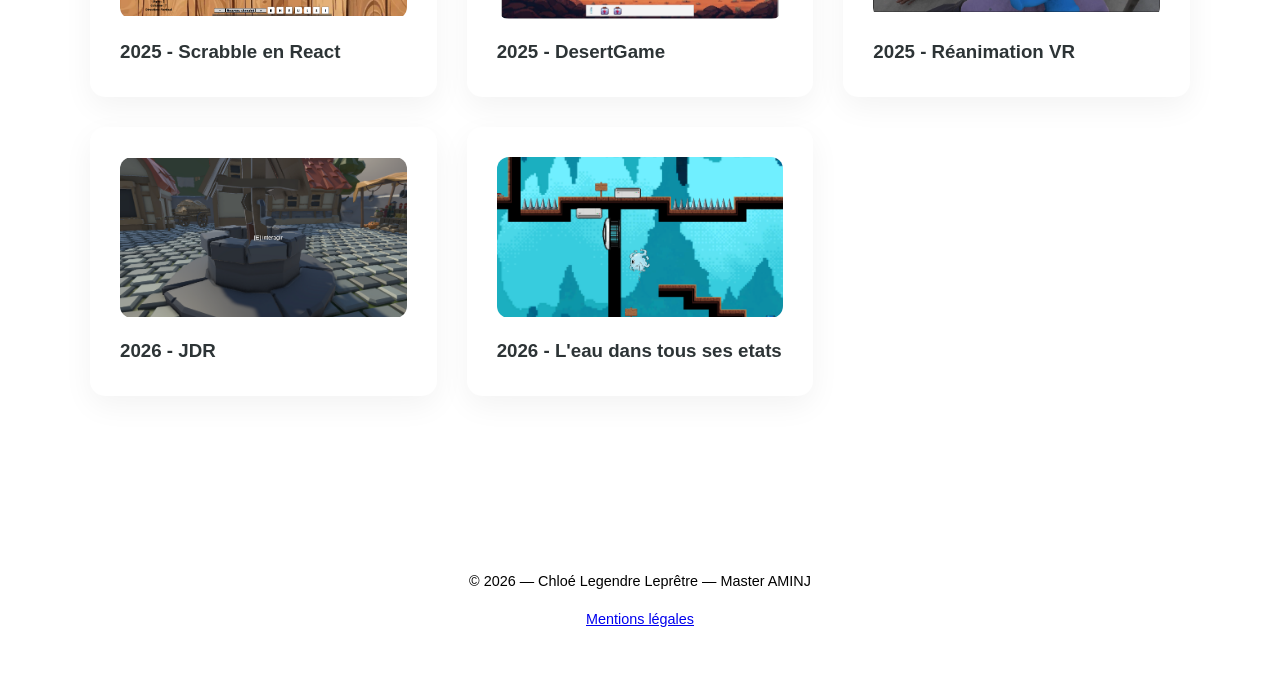
==== commit d99c14e8: "add competences" ====
--- a/index.html
+++ b/index.html
@@ -14,6 +14,7 @@
     <nav class="top-nav">
         <a href="#accueil">Accueil</a>
         <a href="#projets">Projets</a>
+        <a href="competences.html">Compétences</a>
         <a href="contact.html">Contact</a>
     </nav>
 
--- a/style.css
+++ b/style.css
@@ -215,6 +215,49 @@
     padding: 0 20px;
 }
 
+.skills-page {
+    max-width: 1000px;
+    margin: 40px auto 80px;
+    padding: 0 20px;
+}
+
+.skills-card {
+    background: rgba(255, 255, 255, 0.95);
+    border-radius: 16px;
+    padding: 36px;
+    box-shadow: 0 10px 30px rgba(0, 0, 0, 0.08);
+}
+
+.skills-card h1 {
+    margin-top: 0;
+}
+
+.skills-grid {
+    display: grid;
+    grid-template-columns: repeat(auto-fit, minmax(220px, 1fr));
+    gap: 16px;
+    margin-top: 24px;
+}
+
+.skill-group {
+    background: #ffffff;
+    border-radius: 14px;
+    border: 1px solid #ebe6ff;
+    padding: 16px 18px;
+}
+
+.skill-group h2 {
+    margin-top: 0;
+    margin-bottom: 10px;
+    color: var(--accent);
+    font-size: 1.1rem;
+}
+
+.skill-group ul {
+    margin: 0;
+    padding-left: 18px;
+}
+
 .contact-card {
     background: rgba(255, 255, 255, 0.95);
     border-radius: 16px;
@@ -313,6 +356,10 @@
     }
 
     .contact-card {
+        padding: 24px;
+    }
+
+    .skills-card {
         padding: 24px;
     }
 }
